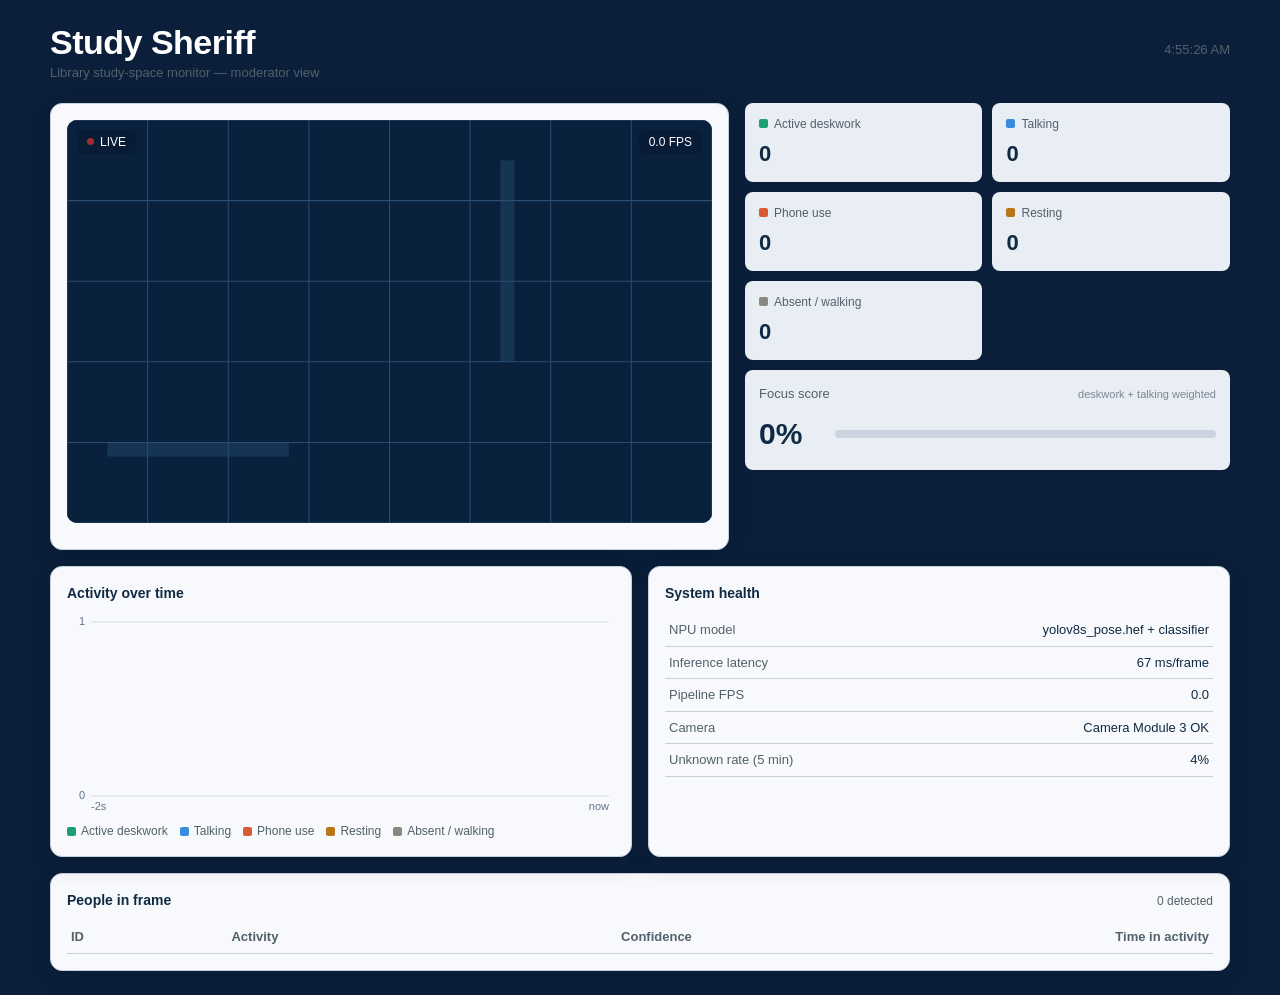
==== frontend/html/index.html @ 03486f9c "updated frontend modular dashboard" ====
<!DOCTYPE html>
<html lang="en">
<head>
  <meta charset="UTF-8">
  <title>Study Sheriff — Moderator Dashboard</title>
  <meta name="viewport" content="width=device-width, initial-scale=1">
  <link rel="stylesheet" href="../css/dashboard.css">
</head>
<body>
<div class="wrap">

  <div class="header">
    <div>
      <h1>Study Sheriff</h1>
      <div class="sub">Library study-space monitor &mdash; moderator view</div>
    </div>
    <div class="clock" id="clock"></div>
  </div>

  <div class="grid">
    <div class="panel">
      <div class="camwrap">
        <svg id="camsvg" viewBox="0 0 640 400"></svg>
        <div class="badge live"><span class="dot" id="rec-dot"></span><span>LIVE</span></div>
        <div class="badge fps" id="fps-badge">-- FPS</div>
        <div class="freeze" id="freeze-banner">
          <span>&#9888;</span>
          <span>Camera signal lost &mdash; last frame frozen</span>
        </div>
      </div>
      <div class="controls"></div>
    </div>

    <div>
      <div class="metric-grid" id="metric-grid"></div>
      <div class="focus-card">
        <div class="focus-top">
          <span class="lbl">Focus score</span>
          <span class="hint">deskwork + talking weighted</span>
        </div>
        <div class="focus-row">
          <span class="focus-score" id="focus-score">--</span>
          <div class="focus-bar-bg"><div class="focus-bar" id="focus-bar"></div></div>
        </div>
      </div>
    </div>
  </div>

  <div class="two-col">
    <div class="panel">
      <h2>Activity over time</h2>
      <div class="chartwrap"><canvas id="trendChart"></canvas></div>
      <div class="legend" id="trend-legend"></div>
    </div>
    <div class="panel">
      <h2>System health</h2>
      <table><tbody id="health-table"></tbody></table>
    </div>
  </div>

  <div class="panel" style="margin-top:16px;">
    <h2 style="display:flex; justify-content:space-between; align-items:baseline;">
      <span>People in frame</span>
      <span id="person-count-label" style="font-size:12px; color:var(--text2); font-weight:400;"></span>
    </h2>
    <table>
      <thead>
        <tr>
          <th style="width:14%;">ID</th>
          <th style="width:34%;">Activity</th>
          <th style="width:24%;">Confidence</th>
          <th class="right" style="width:28%;">Time in activity</th>
        </tr>
      </thead>
      <tbody id="person-table"></tbody>
    </table>
  </div>

  <div class="alert" id="alert-box">
    <span>&#9888;</span>
    <span id="alert-text"></span>
  </div>



</div>
  <script type="module" src="../js/main.js"></script>
</body>
</html>
---- frontend/css/dashboard.css ----
:root{
    --bg:#0b1f3a; --panel:#f7f9fc; --panel2:#e9eef5; --border:#c5d0dd;
    --text:#ffffff; --text2:#52616b; --text3:#7b8794; --ink:#102a43;
    --green:#16806a; --blue:#2563eb; --coral:#c2410c; --amber:#a16207; --gray:#64748b; --pink:#be3b72; --red:#b42318;
  }
  *{box-sizing:border-box;}
  body{
    margin:0; background:var(--bg); color:var(--text);
    font-family:-apple-system, BlinkMacSystemFont, "Segoe UI", Helvetica, Arial, sans-serif;
    font-size:14px; line-height:1.5; padding:24px;
  }
  .wrap{max-width:1180px; margin:0 auto;}
  .header{display:flex; align-items:baseline; justify-content:space-between; margin-bottom:20px; flex-wrap:wrap; gap:8px;}
  .header h1{font-size:34px; line-height:1.1; letter-spacing:-0.5px; font-weight:750; margin:0; color:#ffffff;}
  .header .sub{font-size:13px; color:var(--text2); margin-top:2px;}
  .clock{font-size:13px; color:var(--text2);}
  .grid{display:grid; grid-template-columns:1.4fr 1fr; gap:16px; align-items:start;}
  @media (max-width:880px){ .grid{grid-template-columns:1fr;} }
  .panel{background:var(--panel); color:var(--ink); border:0.5px solid var(--border); border-radius:12px; padding:16px; box-shadow:0 8px 24px rgba(2,18,38,0.16);}
  .panel h2{font-size:14px; font-weight:600; margin:0 0 10px;}
  .camwrap{position:relative; background:#09213d; border-radius:10px; overflow:hidden; aspect-ratio:16/10;}
  svg#camsvg{position:absolute; inset:0; width:100%; height:100%; display:block;}
  .badge{position:absolute; padding:3px 10px; border-radius:6px; font-size:12px; background:rgba(8,28,55,0.82); color:#fff; display:flex; align-items:center; gap:6px;}
  .badge.live{top:10px; left:10px;}
  .badge.fps{top:10px; right:10px;}
  .dot{width:7px; height:7px; border-radius:50%; background:var(--red); display:inline-block;}
  .freeze{display:none; position:absolute; inset:0; background:rgba(8,28,55,0.82); align-items:center; justify-content:center; flex-direction:column; gap:6px; color:#fff; font-size:13px;}
  .controls{display:flex; gap:8px; margin-top:10px;}
  button{
    font-size:12px; padding:6px 12px; background:transparent; color:var(--text);
    border:0.5px solid var(--border); border-radius:8px; cursor:pointer;
    color:var(--ink); background:#ffffff;
  }
  button:hover{background:var(--panel2);}
  button:active{transform:scale(0.98);}
  .metric-grid{display:grid; grid-template-columns:1fr 1fr; gap:10px; margin-bottom:10px;}
  .metric{background:var(--panel2); color:var(--ink); border-radius:8px; padding:12px 14px;}
  .metric .lbl{font-size:12px; color:var(--text2); margin-bottom:4px; display:flex; align-items:center; gap:6px;}
  .metric .val{font-size:22px; font-weight:600;}
  .dotsq{width:9px; height:9px; border-radius:2px; display:inline-block;}
  .focus-card{background:var(--panel2); color:var(--ink); border-radius:8px; padding:14px;}
  .focus-top{display:flex; justify-content:space-between; align-items:baseline; margin-bottom:8px;}
  .focus-top .lbl{font-size:13px; color:var(--text2);}
  .focus-top .hint{font-size:11px; color:var(--text3);}
  .focus-row{display:flex; align-items:center; gap:12px;}
  .focus-score{font-size:30px; font-weight:600; min-width:64px;}
  .focus-bar-bg{flex:1; height:8px; background:#cbd5e1; border-radius:4px; overflow:hidden;}
  .focus-bar{height:100%; width:0%; background:var(--green); transition:width .4s, background .4s;}
  .two-col{display:grid; grid-template-columns:1fr 1fr; gap:16px; margin-top:16px;}
  @media (max-width:880px){ .two-col{grid-template-columns:1fr;} }
  table{width:100%; border-collapse:collapse; font-size:13px;}
  th{text-align:left; padding:6px 4px; font-weight:600; color:var(--text2); border-bottom:0.5px solid var(--border);}
  td{padding:6px 4px; border-bottom:0.5px solid var(--border);}
  td.right, th.right{text-align:right;}
  .legend{display:flex; flex-wrap:wrap; gap:12px; margin-top:8px; font-size:12px; color:var(--text2);}
  .legend span.item{display:flex; align-items:center; gap:5px;}
  .alert{display:none; margin-top:16px; padding:10px 14px; border-radius:8px; background:#fff1f0; border:0.5px solid #f2b8b5; color:#8b1e1e; font-size:13px; align-items:center; gap:8px;}
  .alert.show{display:flex;}
  .note{margin-top:16px; font-size:11px; color:var(--text3); line-height:1.6;}
  .note code{font-family:Menlo, Consolas, monospace;}
  canvas#trendChart{width:100% !important; height:100% !important;}
  .chartwrap{position:relative; width:100%; height:200px;}
  .pname{display:inline-flex; align-items:center; gap:6px;}
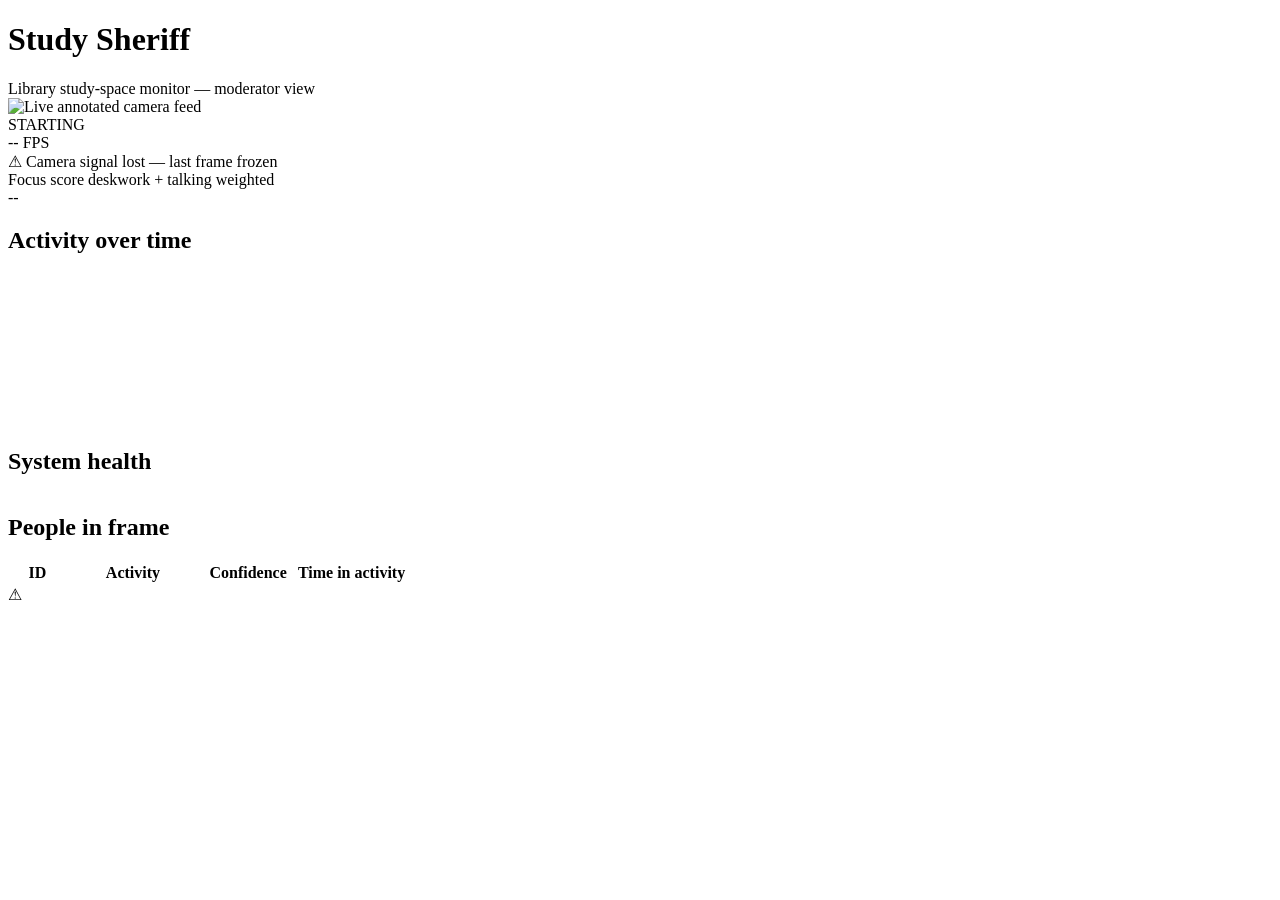
==== commit 421d2893: "Add FastAPI dashboard" ====
--- a/frontend/html/index.html
+++ b/frontend/html/index.html
@@ -4,7 +4,7 @@
   <meta charset="UTF-8">
   <title>Study Sheriff — Moderator Dashboard</title>
   <meta name="viewport" content="width=device-width, initial-scale=1">
-  <link rel="stylesheet" href="../css/dashboard.css">
+  <link rel="stylesheet" href="/css/dashboard.css">
 </head>
 <body>
 <div class="wrap">
@@ -20,12 +20,12 @@
   <div class="grid">
     <div class="panel">
       <div class="camwrap">
-        <svg id="camsvg" viewBox="0 0 640 400"></svg>
-        <div class="badge live"><span class="dot" id="rec-dot"></span><span>LIVE</span></div>
+        <img id="video-feed" src="/video_feed" alt="Live annotated camera feed">
+        <div class="badge live"><span class="dot" id="rec-dot"></span><span id="live-label">STARTING</span></div>
         <div class="badge fps" id="fps-badge">-- FPS</div>
         <div class="freeze" id="freeze-banner">
           <span>&#9888;</span>
-          <span>Camera signal lost &mdash; last frame frozen</span>
+          <span id="freeze-text">Camera signal lost &mdash; last frame frozen</span>
         </div>
       </div>
       <div class="controls"></div>
@@ -84,6 +84,6 @@
 
 
 </div>
-  <script type="module" src="../js/main.js"></script>
+  <script type="module" src="/js/main.js"></script>
 </body>
 </html>
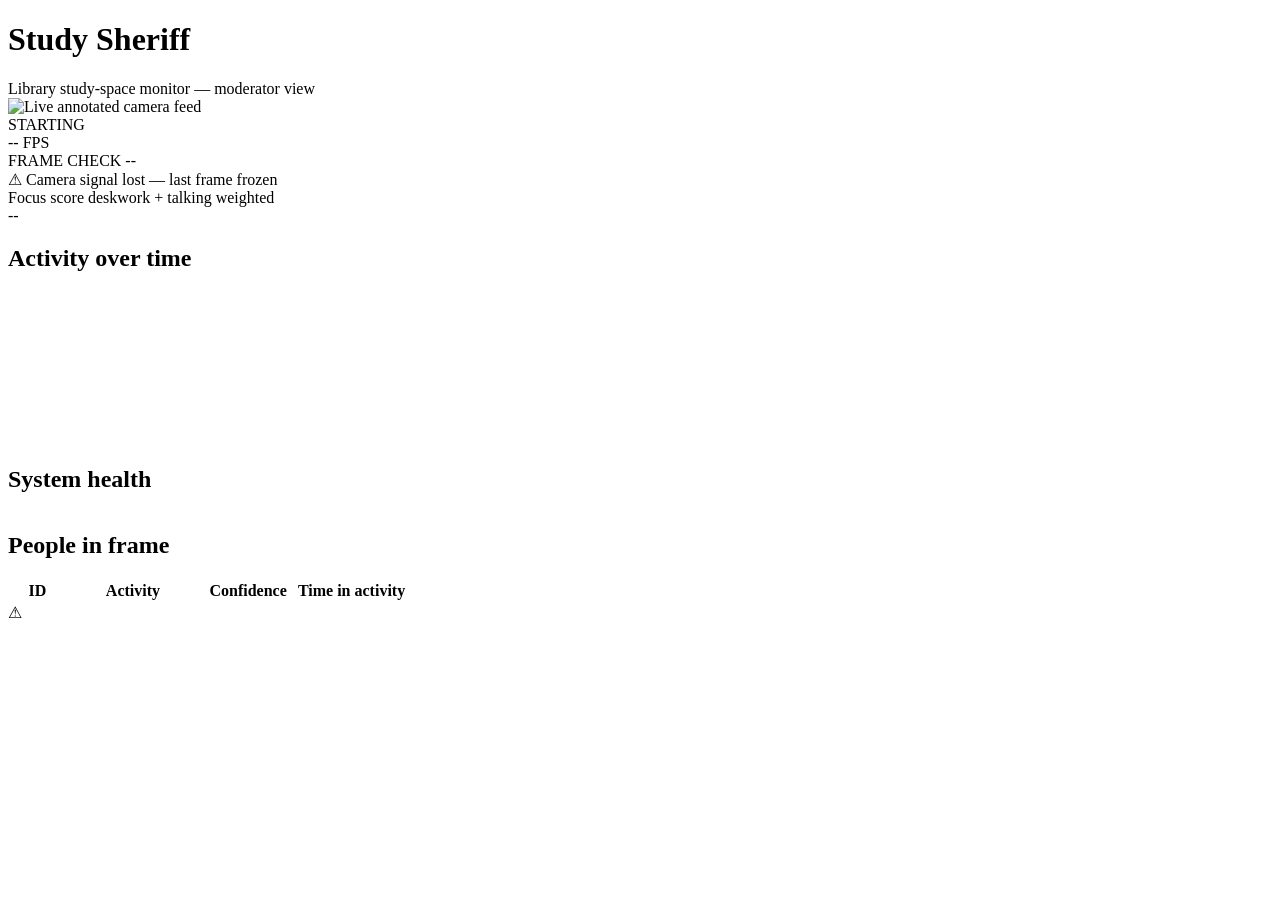
==== commit 7efe01ff: "benis" ====
--- a/frontend/html/index.html
+++ b/frontend/html/index.html
@@ -23,6 +23,7 @@
         <img id="video-feed" src="/video_feed" alt="Live annotated camera feed">
         <div class="badge live"><span class="dot" id="rec-dot"></span><span id="live-label">STARTING</span></div>
         <div class="badge fps" id="fps-badge">-- FPS</div>
+        <div class="badge freshness" id="frame-freshness">FRAME CHECK --</div>
         <div class="freeze" id="freeze-banner">
           <span>&#9888;</span>
           <span id="freeze-text">Camera signal lost &mdash; last frame frozen</span>
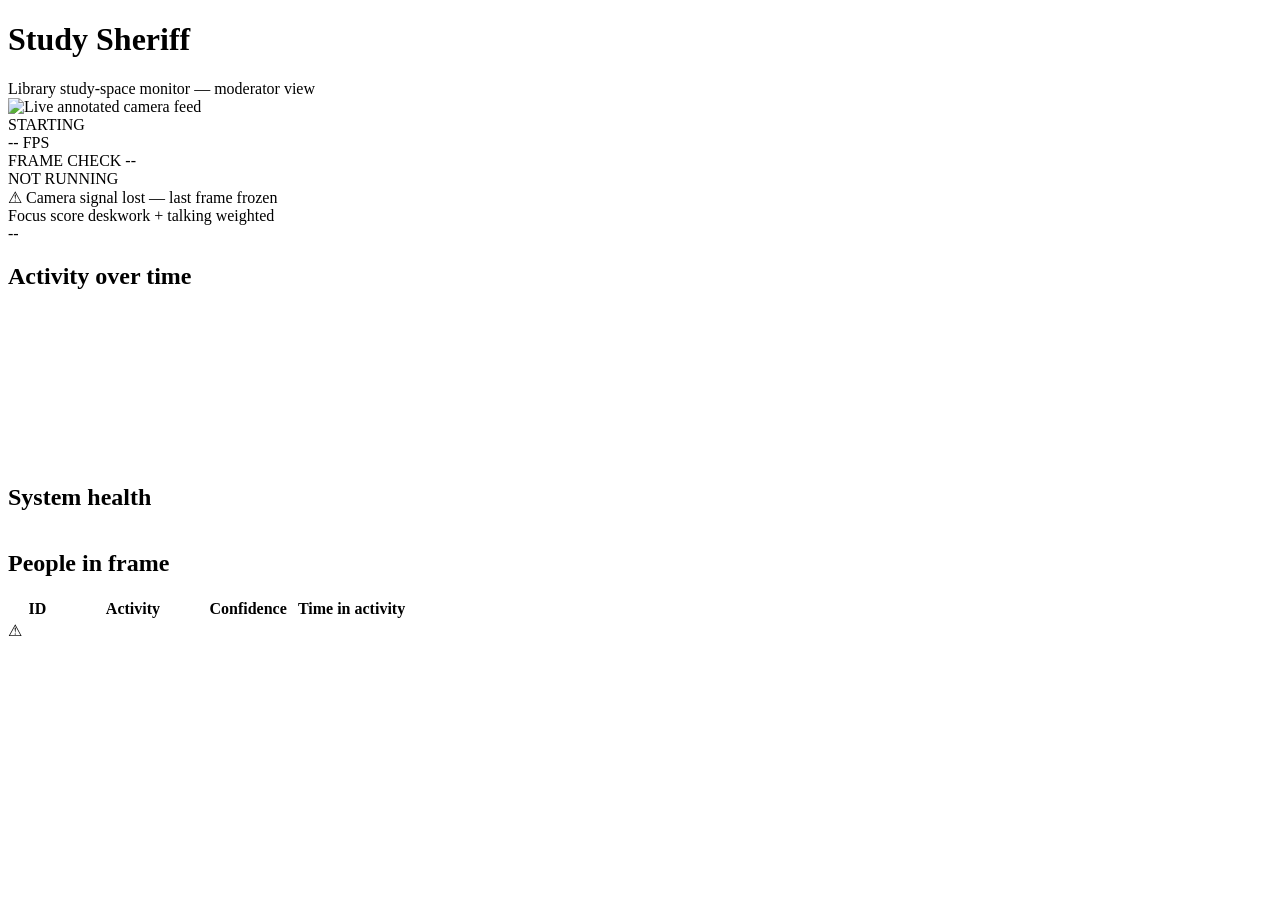
==== commit 584614f7: "dashboard overlay change" ====
--- a/frontend/html/index.html
+++ b/frontend/html/index.html
@@ -23,7 +23,10 @@
         <img id="video-feed" src="/video_feed" alt="Live annotated camera feed">
         <div class="badge live"><span class="dot" id="rec-dot"></span><span id="live-label">STARTING</span></div>
         <div class="badge fps" id="fps-badge">-- FPS</div>
-        <div class="badge freshness" id="frame-freshness">FRAME CHECK --</div>
+        <div class="status-strip">
+          <div class="badge freshness" id="frame-freshness">FRAME CHECK --</div>
+          <div class="badge run-state" id="run-state">NOT RUNNING</div>
+        </div>
         <div class="freeze" id="freeze-banner">
           <span>&#9888;</span>
           <span id="freeze-text">Camera signal lost &mdash; last frame frozen</span>
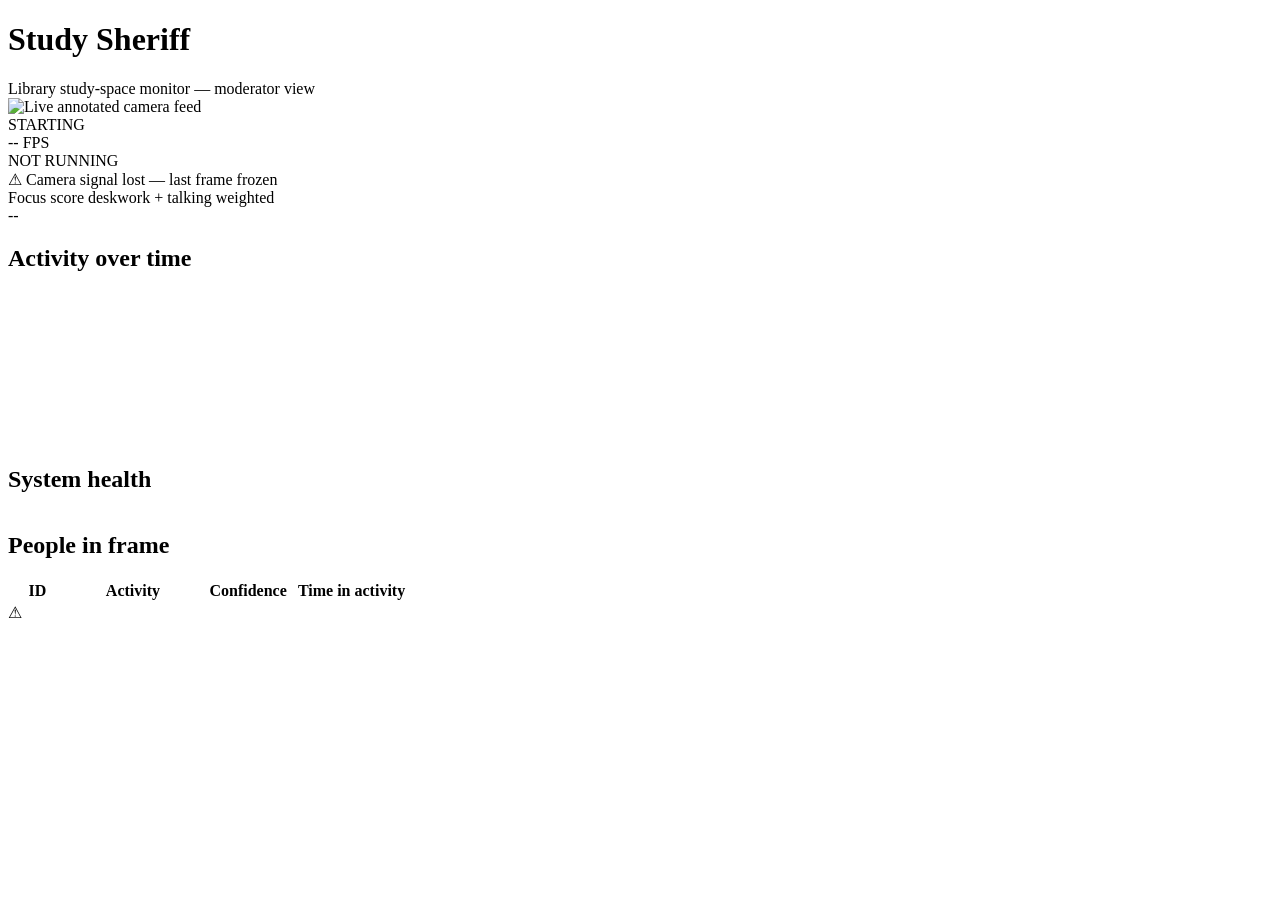
==== commit 32ec271c: "Renders Running OR Not Running" ====
--- a/frontend/html/index.html
+++ b/frontend/html/index.html
@@ -23,10 +23,7 @@
         <img id="video-feed" src="/video_feed" alt="Live annotated camera feed">
         <div class="badge live"><span class="dot" id="rec-dot"></span><span id="live-label">STARTING</span></div>
         <div class="badge fps" id="fps-badge">-- FPS</div>
-        <div class="status-strip">
-          <div class="badge freshness" id="frame-freshness">FRAME CHECK --</div>
-          <div class="badge run-state" id="run-state">NOT RUNNING</div>
-        </div>
+        <div class="badge run-state" id="run-state">NOT RUNNING</div>
         <div class="freeze" id="freeze-banner">
           <span>&#9888;</span>
           <span id="freeze-text">Camera signal lost &mdash; last frame frozen</span>
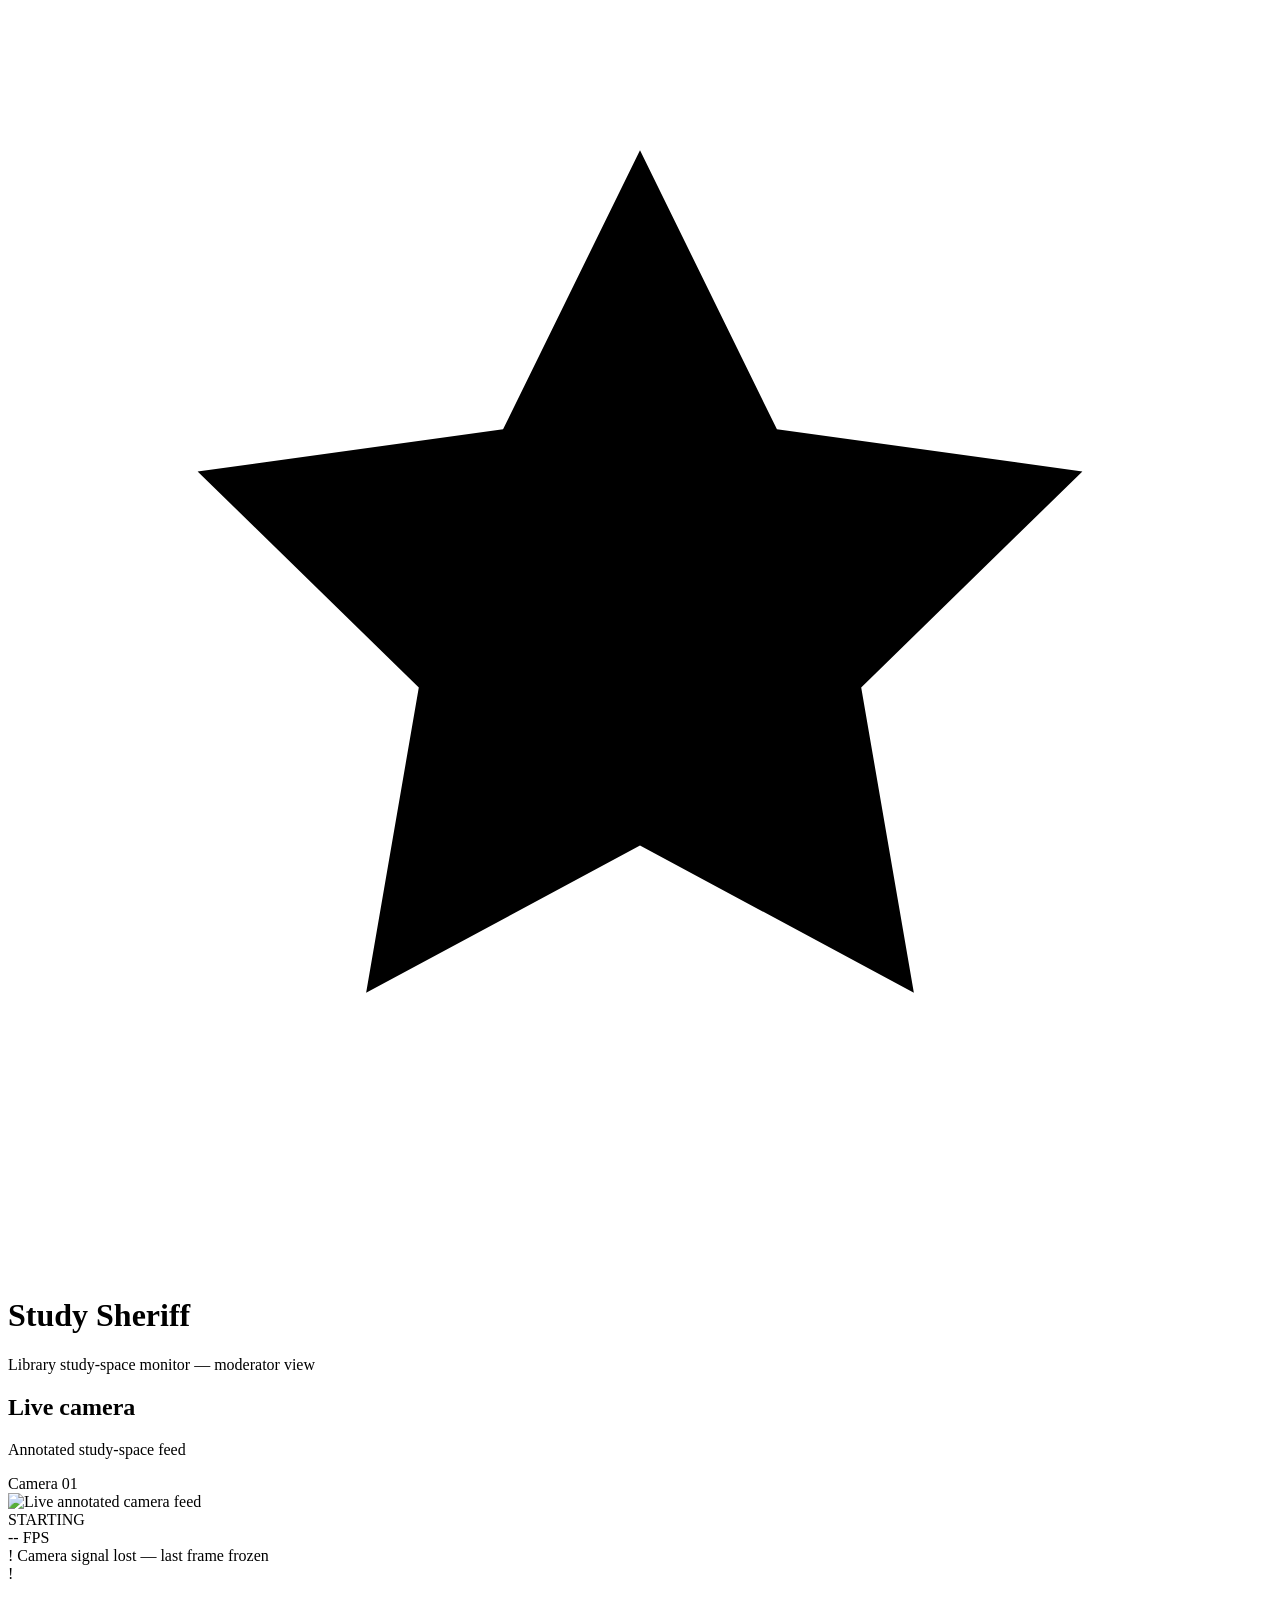
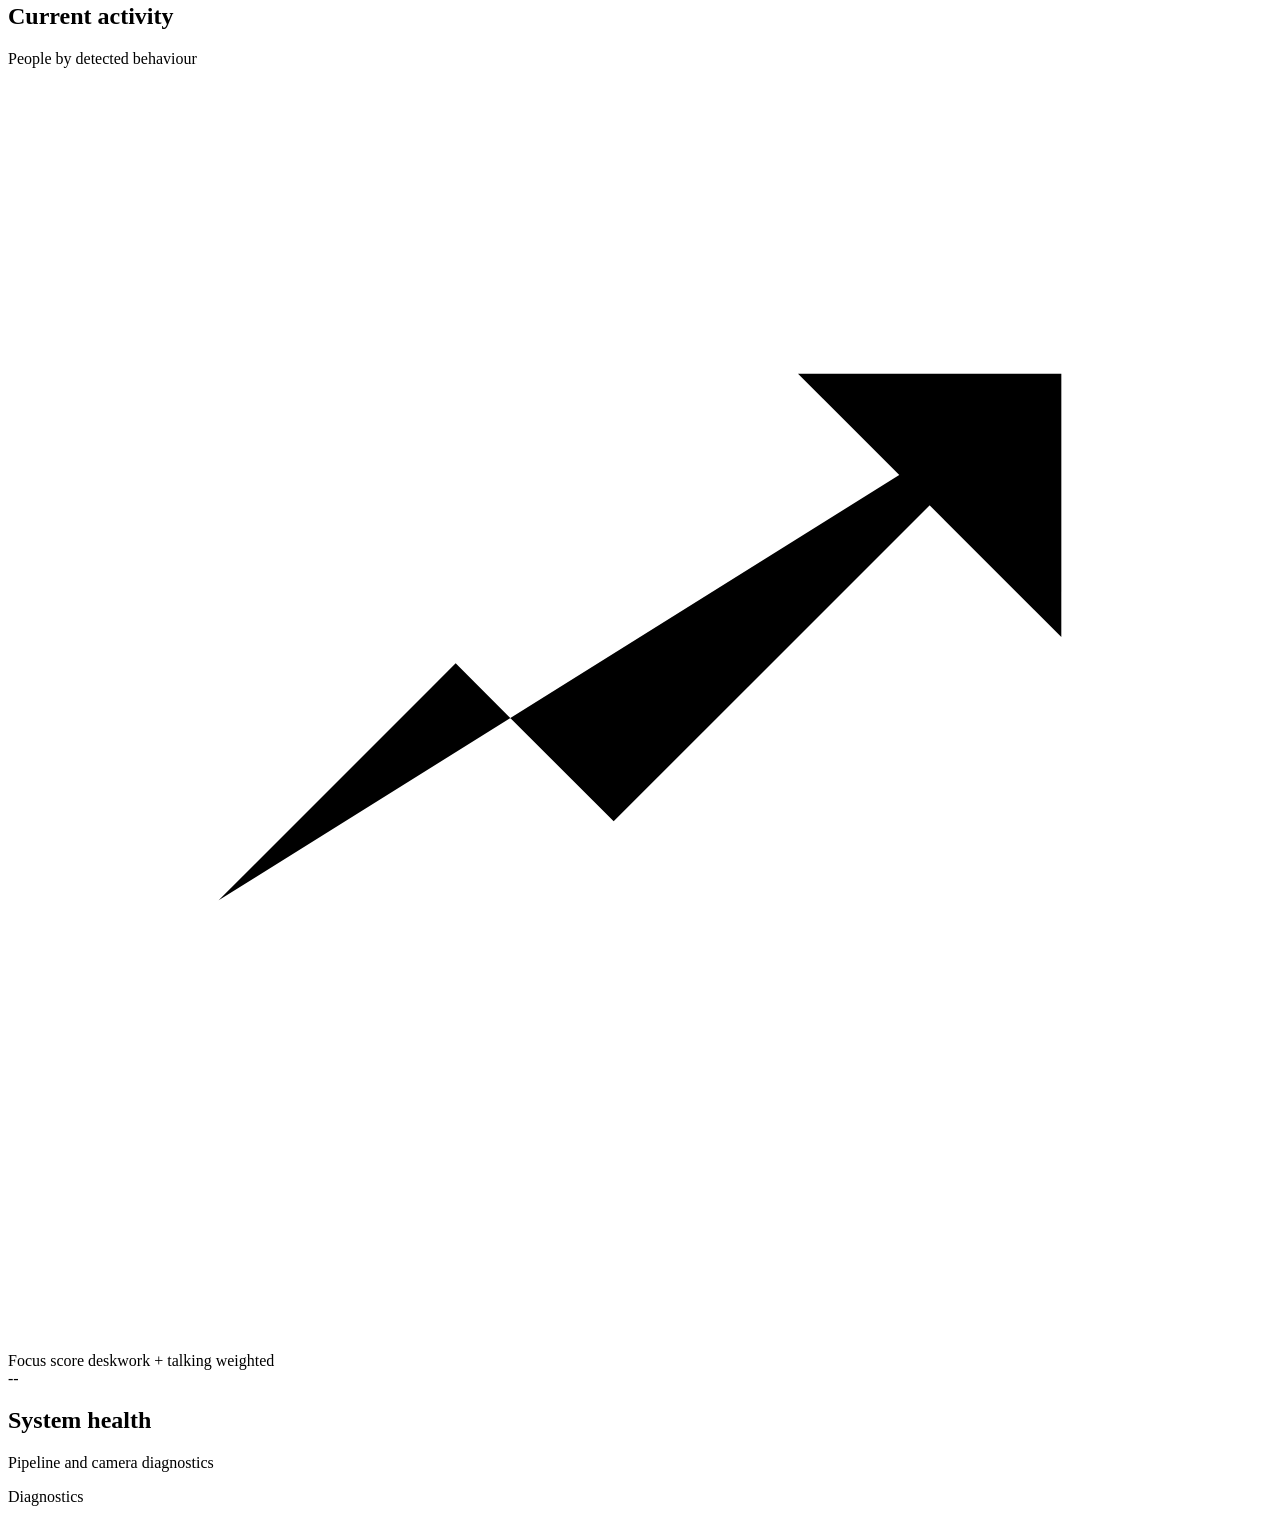
==== commit 38716cd7: "fixed dashboard" ====
--- a/frontend/html/index.html
+++ b/frontend/html/index.html
@@ -7,84 +7,102 @@
   <link rel="stylesheet" href="/css/dashboard.css">
 </head>
 <body>
-<div class="wrap">
+  <div class="dashboard-shell">
+    <header class="topbar">
+      <div class="brand">
+        <span class="brand-mark" aria-hidden="true">
+          <svg viewBox="0 0 24 24" role="img">
+            <path d="M12 2.7 14.6 8l5.8.8-4.2 4.1 1 5.8-5.2-2.8-5.2 2.8 1-5.8-4.2-4.1L9.4 8 12 2.7Z"/>
+            <circle cx="12" cy="11.2" r="2.2"/>
+          </svg>
+        </span>
+        <div>
+          <h1>Study Sheriff</h1>
+          <p>Library study-space monitor &mdash; moderator view</p>
+        </div>
+      </div>
 
-  <div class="header">
-    <div>
-      <h1>Study Sheriff</h1>
-      <div class="sub">Library study-space monitor &mdash; moderator view</div>
-    </div>
-    <div class="clock" id="clock"></div>
+      <div class="topbar-meta">
+        <time class="clock" id="clock"></time>
+      </div>
+    </header>
+
+    <main class="workspace">
+      <section class="panel camera-panel" aria-label="Live camera">
+        <div class="panel-heading">
+          <div>
+            <h2>Live camera</h2>
+            <p>Annotated study-space feed</p>
+          </div>
+          <span class="panel-kicker">Camera 01</span>
+        </div>
+
+        <div class="camwrap">
+          <img id="video-feed" src="/video_feed" alt="Live annotated camera feed">
+          <div class="badge live">
+            <span class="dot" id="rec-dot"></span>
+            <span id="live-label">STARTING</span>
+          </div>
+          <div class="badge fps" id="fps-badge">-- FPS</div>
+          <div class="freeze" id="freeze-banner">
+            <span class="freeze-icon" aria-hidden="true">!</span>
+            <span id="freeze-text">Camera signal lost &mdash; last frame frozen</span>
+          </div>
+        </div>
+      </section>
+
+      <aside class="side-stack" aria-label="Monitoring details">
+        <div class="alert" id="alert-box" role="status">
+          <span class="alert-icon" aria-hidden="true">!</span>
+          <span id="alert-text"></span>
+        </div>
+
+        <section class="activity-summary" aria-label="Current activity summary">
+          <div class="section-heading">
+            <div>
+              <h2>Current activity</h2>
+              <p>People by detected behaviour</p>
+            </div>
+            <span class="section-mark" aria-hidden="true">
+              <svg viewBox="0 0 24 24">
+                <path d="M4 15.5 8.5 11l3 3L20 5.5"/>
+                <path d="M15 5.5h5v5"/>
+              </svg>
+            </span>
+          </div>
+
+          <div class="metric-grid" id="metric-grid"></div>
+
+          <div class="focus-card">
+            <div class="focus-top">
+              <span class="lbl">Focus score</span>
+              <span class="hint">deskwork + talking weighted</span>
+            </div>
+            <div class="focus-row">
+              <span class="focus-score" id="focus-score">--</span>
+              <div class="focus-bar-bg" aria-hidden="true">
+                <div class="focus-bar" id="focus-bar"></div>
+              </div>
+            </div>
+          </div>
+        </section>
+
+        <section class="panel health-panel" aria-label="System health">
+          <div class="panel-heading">
+            <div>
+              <h2>System health</h2>
+              <p>Pipeline and camera diagnostics</p>
+            </div>
+            <span class="panel-kicker">Diagnostics</span>
+          </div>
+          <table>
+            <tbody id="health-table"></tbody>
+          </table>
+        </section>
+      </aside>
+    </main>
   </div>
 
-  <div class="grid">
-    <div class="panel">
-      <div class="camwrap">
-        <img id="video-feed" src="/video_feed" alt="Live annotated camera feed">
-        <div class="badge live"><span class="dot" id="rec-dot"></span><span id="live-label">STARTING</span></div>
-        <div class="badge fps" id="fps-badge">-- FPS</div>
-        <div class="badge run-state" id="run-state">NOT RUNNING</div>
-        <div class="freeze" id="freeze-banner">
-          <span>&#9888;</span>
-          <span id="freeze-text">Camera signal lost &mdash; last frame frozen</span>
-        </div>
-      </div>
-      <div class="controls"></div>
-    </div>
-
-    <div>
-      <div class="metric-grid" id="metric-grid"></div>
-      <div class="focus-card">
-        <div class="focus-top">
-          <span class="lbl">Focus score</span>
-          <span class="hint">deskwork + talking weighted</span>
-        </div>
-        <div class="focus-row">
-          <span class="focus-score" id="focus-score">--</span>
-          <div class="focus-bar-bg"><div class="focus-bar" id="focus-bar"></div></div>
-        </div>
-      </div>
-    </div>
-  </div>
-
-  <div class="two-col">
-    <div class="panel">
-      <h2>Activity over time</h2>
-      <div class="chartwrap"><canvas id="trendChart"></canvas></div>
-      <div class="legend" id="trend-legend"></div>
-    </div>
-    <div class="panel">
-      <h2>System health</h2>
-      <table><tbody id="health-table"></tbody></table>
-    </div>
-  </div>
-
-  <div class="panel" style="margin-top:16px;">
-    <h2 style="display:flex; justify-content:space-between; align-items:baseline;">
-      <span>People in frame</span>
-      <span id="person-count-label" style="font-size:12px; color:var(--text2); font-weight:400;"></span>
-    </h2>
-    <table>
-      <thead>
-        <tr>
-          <th style="width:14%;">ID</th>
-          <th style="width:34%;">Activity</th>
-          <th style="width:24%;">Confidence</th>
-          <th class="right" style="width:28%;">Time in activity</th>
-        </tr>
-      </thead>
-      <tbody id="person-table"></tbody>
-    </table>
-  </div>
-
-  <div class="alert" id="alert-box">
-    <span>&#9888;</span>
-    <span id="alert-text"></span>
-  </div>
-
-
-
-</div>
   <script type="module" src="/js/main.js"></script>
 </body>
 </html>
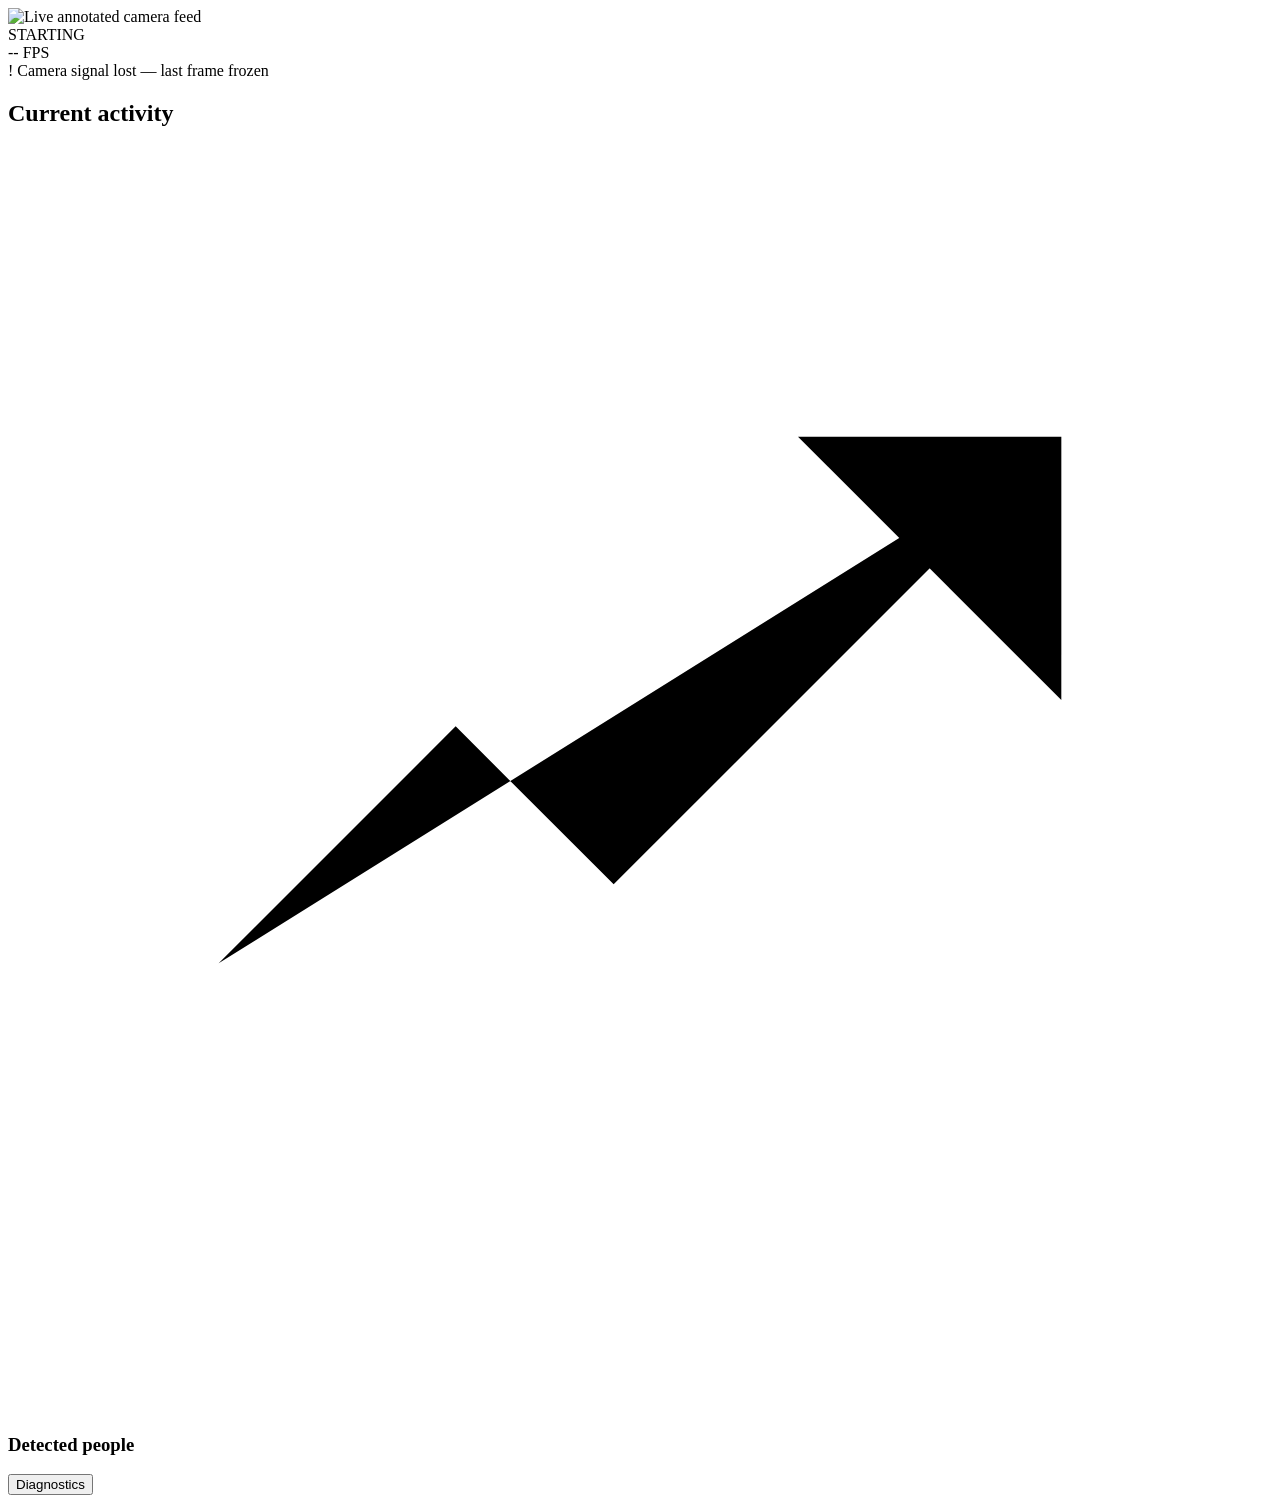
==== commit d4f22d82: "final dashboard commit" ====
--- a/frontend/html/index.html
+++ b/frontend/html/index.html
@@ -8,35 +8,8 @@
 </head>
 <body>
   <div class="dashboard-shell">
-    <header class="topbar">
-      <div class="brand">
-        <span class="brand-mark" aria-hidden="true">
-          <svg viewBox="0 0 24 24" role="img">
-            <path d="M12 2.7 14.6 8l5.8.8-4.2 4.1 1 5.8-5.2-2.8-5.2 2.8 1-5.8-4.2-4.1L9.4 8 12 2.7Z"/>
-            <circle cx="12" cy="11.2" r="2.2"/>
-          </svg>
-        </span>
-        <div>
-          <h1>Study Sheriff</h1>
-          <p>Library study-space monitor &mdash; moderator view</p>
-        </div>
-      </div>
-
-      <div class="topbar-meta">
-        <time class="clock" id="clock"></time>
-      </div>
-    </header>
-
     <main class="workspace">
-      <section class="panel camera-panel" aria-label="Live camera">
-        <div class="panel-heading">
-          <div>
-            <h2>Live camera</h2>
-            <p>Annotated study-space feed</p>
-          </div>
-          <span class="panel-kicker">Camera 01</span>
-        </div>
-
+      <section class="camera-panel" id="camera-section" aria-label="Live camera">
         <div class="camwrap">
           <img id="video-feed" src="/video_feed" alt="Live annotated camera feed">
           <div class="badge live">
@@ -52,16 +25,10 @@
       </section>
 
       <aside class="side-stack" aria-label="Monitoring details">
-        <div class="alert" id="alert-box" role="status">
-          <span class="alert-icon" aria-hidden="true">!</span>
-          <span id="alert-text"></span>
-        </div>
-
-        <section class="activity-summary" aria-label="Current activity summary">
+        <section class="activity-summary" id="activity-section" aria-label="Current activity summary">
           <div class="section-heading">
             <div>
               <h2>Current activity</h2>
-              <p>People by detected behaviour</p>
             </div>
             <span class="section-mark" aria-hidden="true">
               <svg viewBox="0 0 24 24">
@@ -71,38 +38,55 @@
             </span>
           </div>
 
+          <div class="people-activity" aria-live="polite">
+            <h3>Detected people</h3>
+            <div class="people-activity-list" id="people-activity-list"></div>
+          </div>
+
           <div class="metric-grid" id="metric-grid"></div>
 
-          <div class="focus-card">
-            <div class="focus-top">
-              <span class="lbl">Focus score</span>
-              <span class="hint">deskwork + talking weighted</span>
-            </div>
-            <div class="focus-row">
-              <span class="focus-score" id="focus-score">--</span>
-              <div class="focus-bar-bg" aria-hidden="true">
-                <div class="focus-bar" id="focus-bar"></div>
-              </div>
-            </div>
+          <div class="diagnostics-footer">
+            <button class="diagnostics-button" type="button" data-open-dialog="diagnostics-modal">
+              Diagnostics
+            </button>
           </div>
-        </section>
-
-        <section class="panel health-panel" aria-label="System health">
-          <div class="panel-heading">
-            <div>
-              <h2>System health</h2>
-              <p>Pipeline and camera diagnostics</p>
-            </div>
-            <span class="panel-kicker">Diagnostics</span>
-          </div>
-          <table>
-            <tbody id="health-table"></tbody>
-          </table>
         </section>
       </aside>
     </main>
   </div>
 
+  <dialog class="modal diagnostics-modal" id="diagnostics-modal" aria-labelledby="diagnostics-title">
+    <div class="modal-card">
+      <div class="modal-heading">
+        <div>
+          <p class="eyebrow">System health</p>
+          <h2 id="diagnostics-title">Diagnostics</h2>
+          <p>Live pipeline and camera information.</p>
+        </div>
+        <button class="close-button" type="button" data-close-dialog aria-label="Close diagnostics">
+          Close
+        </button>
+      </div>
+
+      <section class="diagnostics-panel" aria-label="System diagnostics">
+        <div class="alert" id="alert-box" role="status">
+          <span class="alert-icon" aria-hidden="true">!</span>
+          <span id="alert-text"></span>
+        </div>
+        <div class="panel-heading">
+          <div>
+            <h2>System diagnostics</h2>
+            <p>Pipeline and camera status</p>
+          </div>
+          <span class="panel-kicker">Live</span>
+        </div>
+        <table>
+          <tbody id="health-table"></tbody>
+        </table>
+      </section>
+    </div>
+  </dialog>
+
   <script type="module" src="/js/main.js"></script>
 </body>
 </html>
